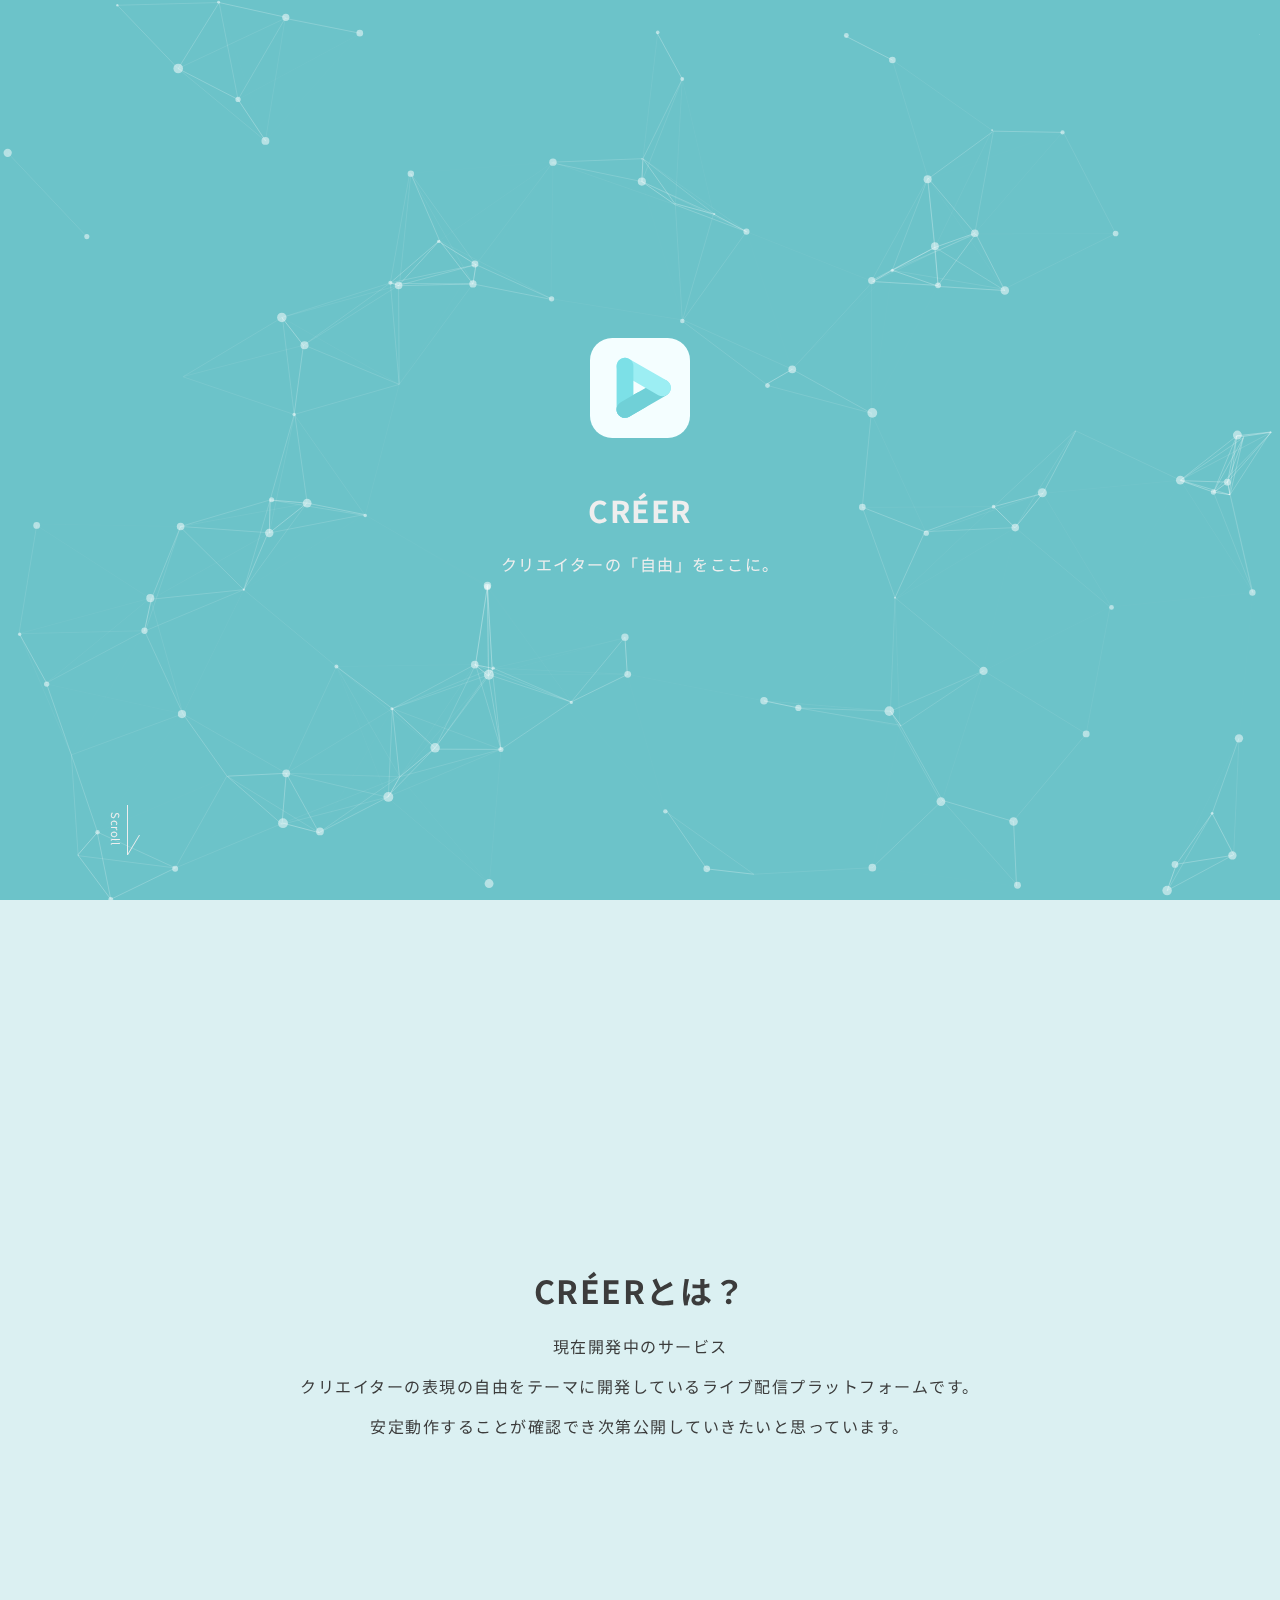
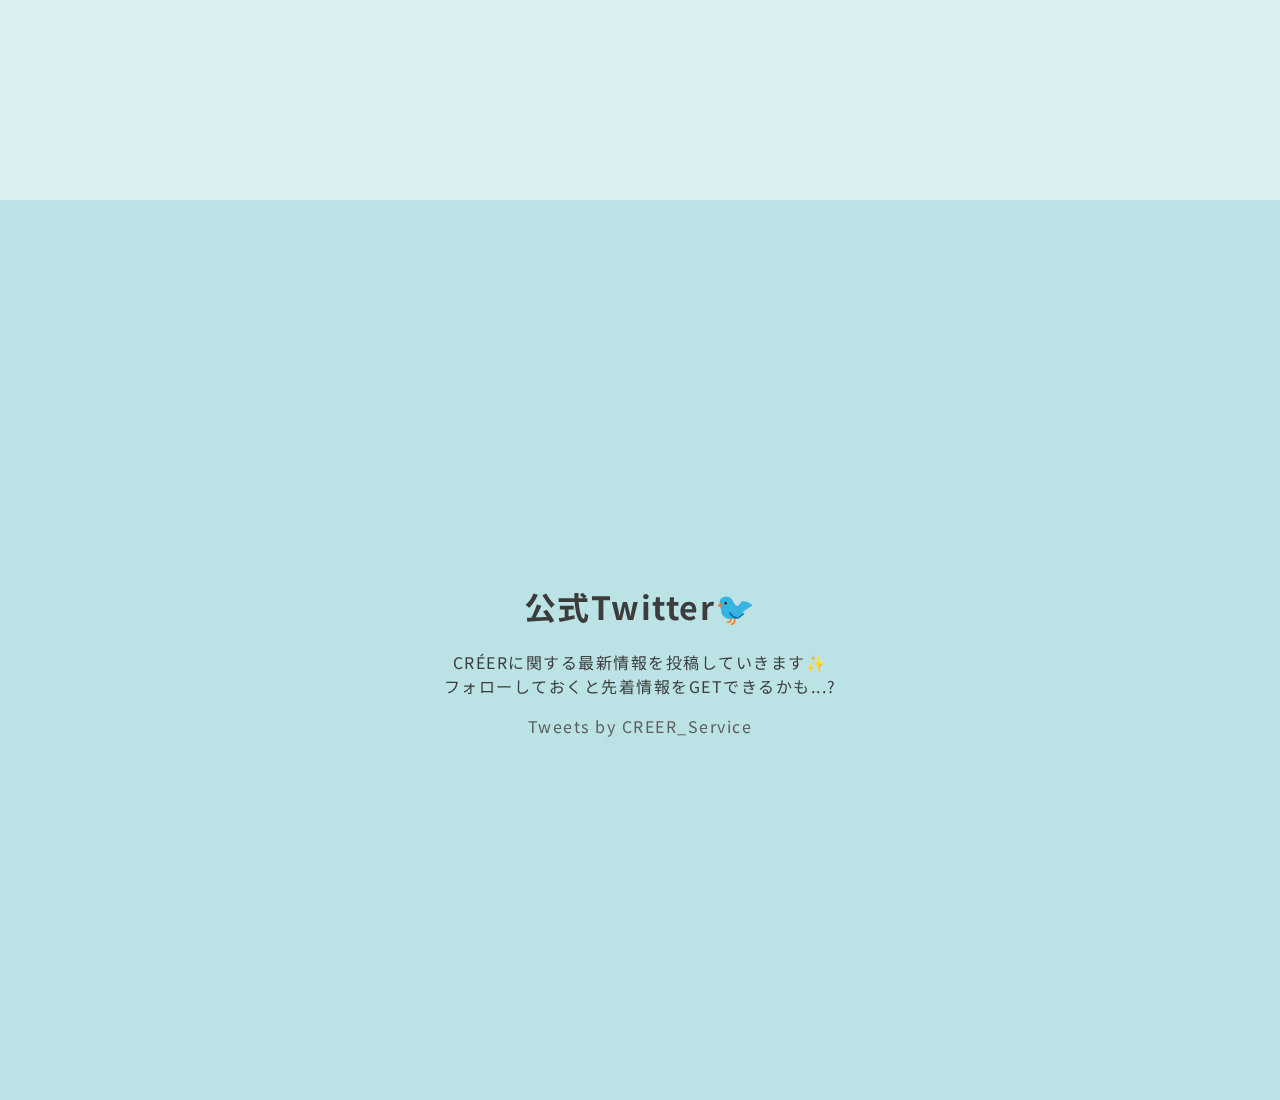
==== works/creer.html @ d9911ad5 "add & push" ====
<!DOCTYPE html>
<html lang="ja">

<head>
    <meta charset="UTF-8">
    <meta http-equiv="X-UA-Compatible" content="IE=edge">
    <meta name="viewport" content="width=device-width, initial-scale=1.0">
    <title>gamma's Portfolio</title>
    <link href="../style.css" rel="stylesheet">
    <link rel="preconnect" href="https://fonts.googleapis.com">
    <link rel="preconnect" href="https://fonts.gstatic.com" crossorigin>
    <link href="https://fonts.googleapis.com/css2?family=Inter:wght@500&family=Noto+Sans+JP:wght@200&display=swap"
        rel="stylesheet">
    <style>
        body {
            background: #6cc3c9;
        }
    </style>
</head>

<body>
    <div class="area">
        <div class="main">
            <div class="item">
                <div class="work-apps">
                    <div class="app-item">
                        <img width="100%" src="../images/creer.svg">
                    </div>
                </div>
                <h1 class="gamma">CRÉER</h1>
                <div class="detail">
                    <p>クリエイターの「自由」をここに。</p>
                </div>
            </div>
            <div class="scrolldown4"><span>Scroll</span></div>
        </div>
        <div id="particles-js"></div>
    </div>
    <div class="area">
        <div class="about">
            <div class="item">
                <h1>CRÉERとは？</h1>
                <p>現在開発中のサービス</p>
                <p><span>クリエイターの</span><span>表現の自由をテーマに</span><span>開発している</span><span>ライブ配信</span><span>プラットフォーム</span><span>です。</span>
                </p>
                <p><span>安定動作することが</span><span>確認でき次第</span><span>公開していきたいと</span>思っています。</p>
            </div>
        </div>
        <div id="particles-js"></div>
    </div>
    <div class="area">
        <div class="work">
            <div class="item">
                <h1>公式Twitter🐦</h1>
                <p><span>CRÉERに関する</span><span>最新情報を</span><span>投稿していきます✨</span><br><span>フォローしておくと</span><span>先着情報を</span><span>GETできるかも...?</span>
                </p>
                <div class="twitter">
                    <a class="twitter-timeline" data-height="400" data-theme="light"
                        href="https://twitter.com/CREER_Service?ref_src=twsrc%5Etfw">Tweets by CREER_Service</a>
                    <script async src="https://platform.twitter.com/widgets.js" charset="utf-8"></script>
                </div>
            </div>
        </div>
        <div id="particles-js"></div>
    </div>
    <script type="text/javascript" src="../particles.min.js"></script>
    <script type="text/javascript" src="../app.js"></script>
</body>

</html>
---- style.css ----
body,
html {
    margin: 0%;
    padding: 0%;
    width: 100vw;
    height: 100vh;
    font-family: 'Inter', sans-serif;
    font-family: 'Noto Sans JP', sans-serif;
    scroll-snap-type: y;
}

#particles-js {
    margin: 0%;
    padding: 0%;
    width: 100vw;
    height: 100vh;
    position: relative;
    z-index: 0;
}

.main {
    width: 100vw;
    height: 100vh;
    position: absolute;
    z-index: 1;
    display: flex;
    flex-direction: column;
    justify-content: center;
    align-items: center;
}

.about {
    width: 100vw;
    height: 100vh;
    position: absolute;
    z-index: 2;
    background: #ffffffc0;
    display: flex;
    flex-direction: column;
    justify-content: center;
    align-items: center;
}

.work {
    width: 100vw;
    height: 100vh;
    position: absolute;
    z-index: 2;
    background: #ffffff89;
    display: flex;
    flex-direction: column;
    justify-content: center;
    align-items: center;
}

.work-apps {
    display: flex;
    flex-wrap: wrap;
    justify-content: center;
}

.app-item {
    width: 100px;
    height: 100px;
    margin: 30px;
}

.appicon {
    filter: drop-shadow(0px 2px 2px #70707099);
    transition: 1s;
}

.appicon:hover {
    transition: 1s;
    filter: drop-shadow(0px 8px 8px #43434399);
}

.item {
    letter-spacing: 1.5px;
    text-align: center;
    /* background: rgba(255, 255, 255, 0.477); */
    color: rgb(60, 60, 60);
    /* box-shadow: rgba(149, 149, 149, 0.311) 0px 3px 4px 2px; */
    padding: 40px;
    padding-left: 50px;
    padding-right: 50px;
    margin: 15px;
    border-radius: 30px;
}

.gamma {
    text-align: center;
    font-size: 30px;
    color: #eeeeee;
}

span {
    display: inline-block;
}

.detail {
    text-align: center;
    color: #eeeeee;
}

.imgs {
    border-radius: 100%;
    box-shadow: rgba(195, 195, 195, 0.635) 0px 1px 1px 1px;
}


.scrolldown4 {
    position: absolute;
    bottom: 5%;
    left: 10%;
    animation: arrowmove 2s ease-in-out infinite;
}


/*Scrollテキストの描写*/
.scrolldown4 span {
    position: absolute;
    left: -20px;
    bottom: 10px;
    color: #eeeeee;
    font-size: 0.7rem;
    letter-spacing: 0.05em;
    -ms-writing-mode: tb-rl;
    -webkit-writing-mode: vertical-rl;
    writing-mode: vertical-rl;
}

/* 矢印の描写 */
.scrolldown4:before {
    content: "";
    position: absolute;
    bottom: 0;
    right: -6px;
    width: 1px;
    height: 20px;
    background: #eeeeee;
    transform: skewX(-31deg);
}

.scrolldown4:after {
    content: "";
    position: absolute;
    bottom: 0;
    right: 0;
    width: 1px;
    height: 50px;
    background: #eeeeee;
}

@keyframes arrowmove {
    0% {
        bottom: 5%;
    }

    50% {
        bottom: 8%;
    }

    100% {
        bottom: 5%;
    }
}





/* 矢印2 */
.scrolldown5 {
    position: absolute;
    bottom: 5%;
    left: 10%;
    animation: arrowmove 2s ease-in-out infinite;
}

/*Scrollテキストの描写*/
.scrolldown5 span {
    position: absolute;
    left: -20px;
    bottom: 10px;
    color: #383838;
    font-size: 0.7rem;
    letter-spacing: 0.05em;
    -ms-writing-mode: tb-rl;
    -webkit-writing-mode: vertical-rl;
    writing-mode: vertical-rl;
}

/* 矢印の描写2 */
.scrolldown5:before {
    content: "";
    position: absolute;
    bottom: 0;
    right: -6px;
    width: 1px;
    height: 20px;
    background: #383838;
    transform: skewX(-31deg);
}

.scrolldown5:after {
    content: "";
    position: absolute;
    bottom: 0;
    right: 0;
    width: 1px;
    height: 50px;
    background: #383838;
}

.workstext {
    color: #fff;
}

.area {
    scroll-snap-align: start;
}

a {
    text-decoration: none;
    color: #5e5e5e;
}

.twitter {
    max-width: 100%;
}

.link {
    color: rgb(65, 96, 248);
}
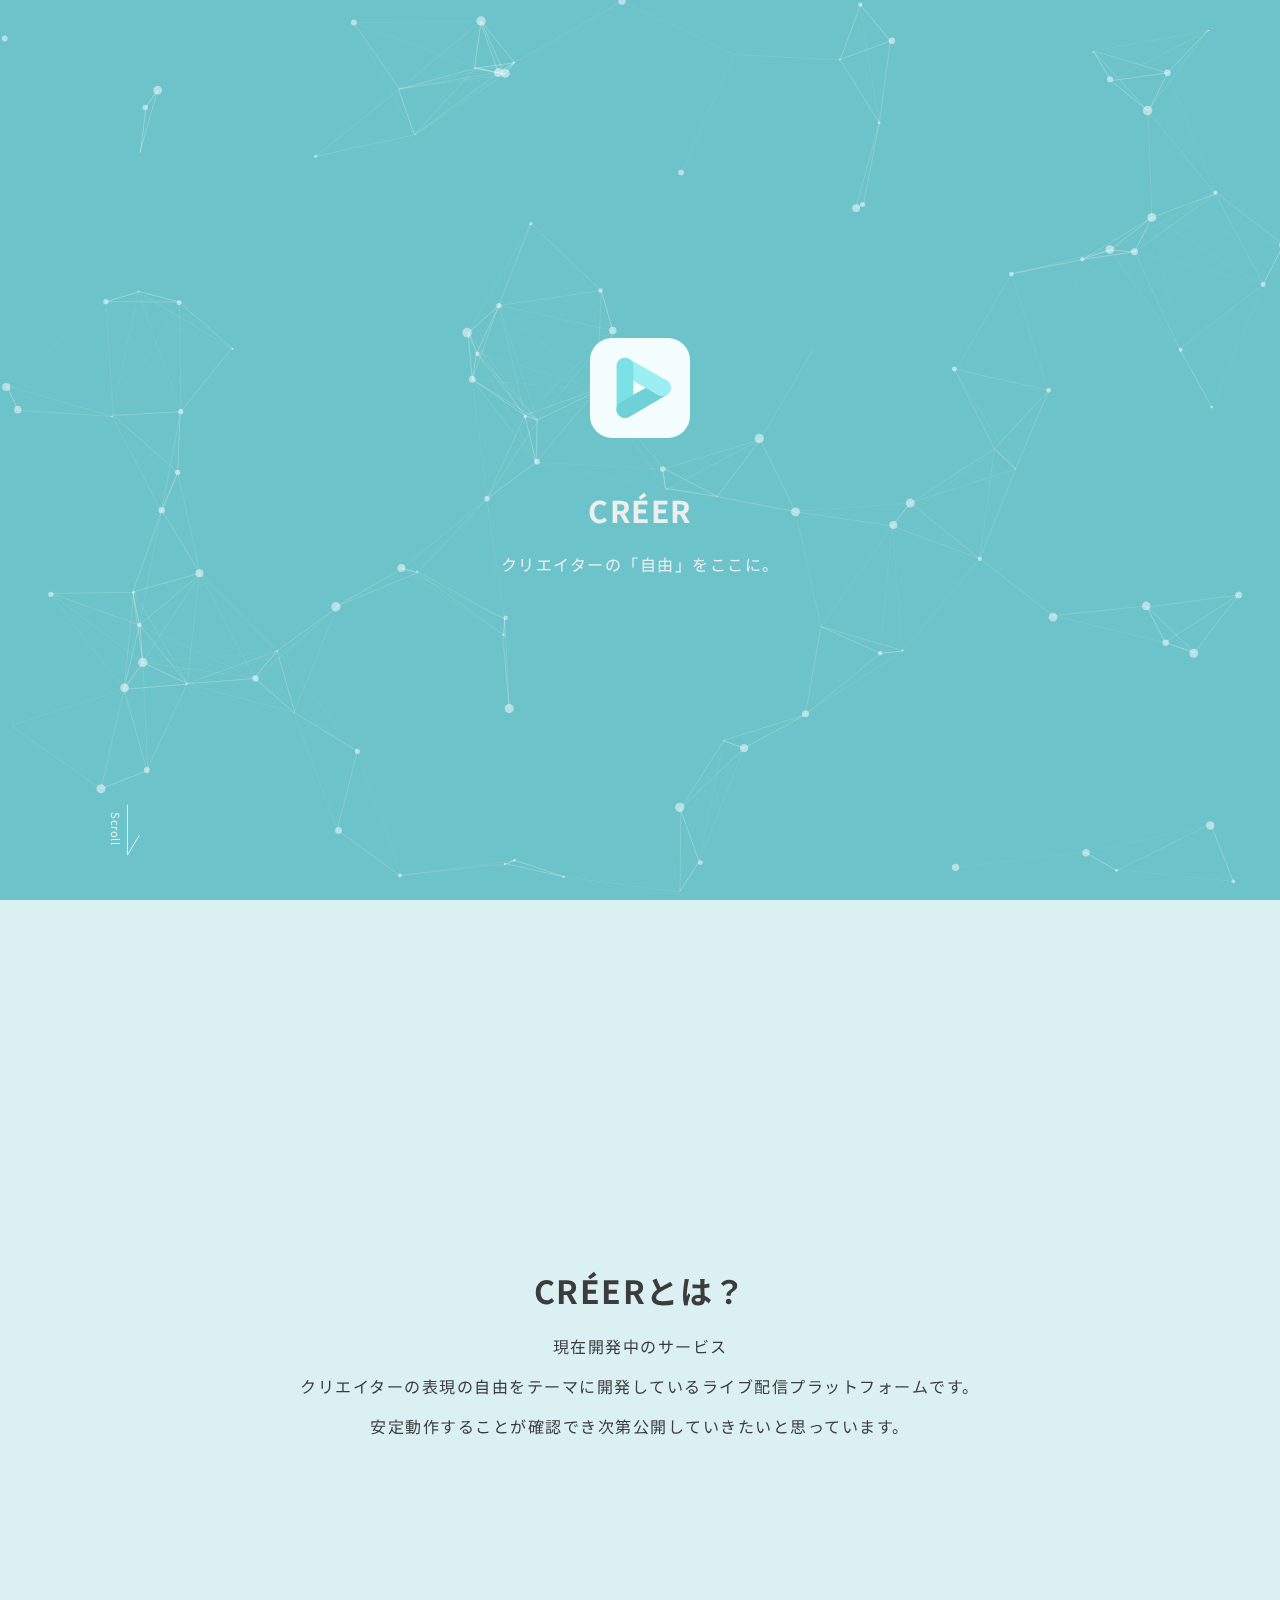
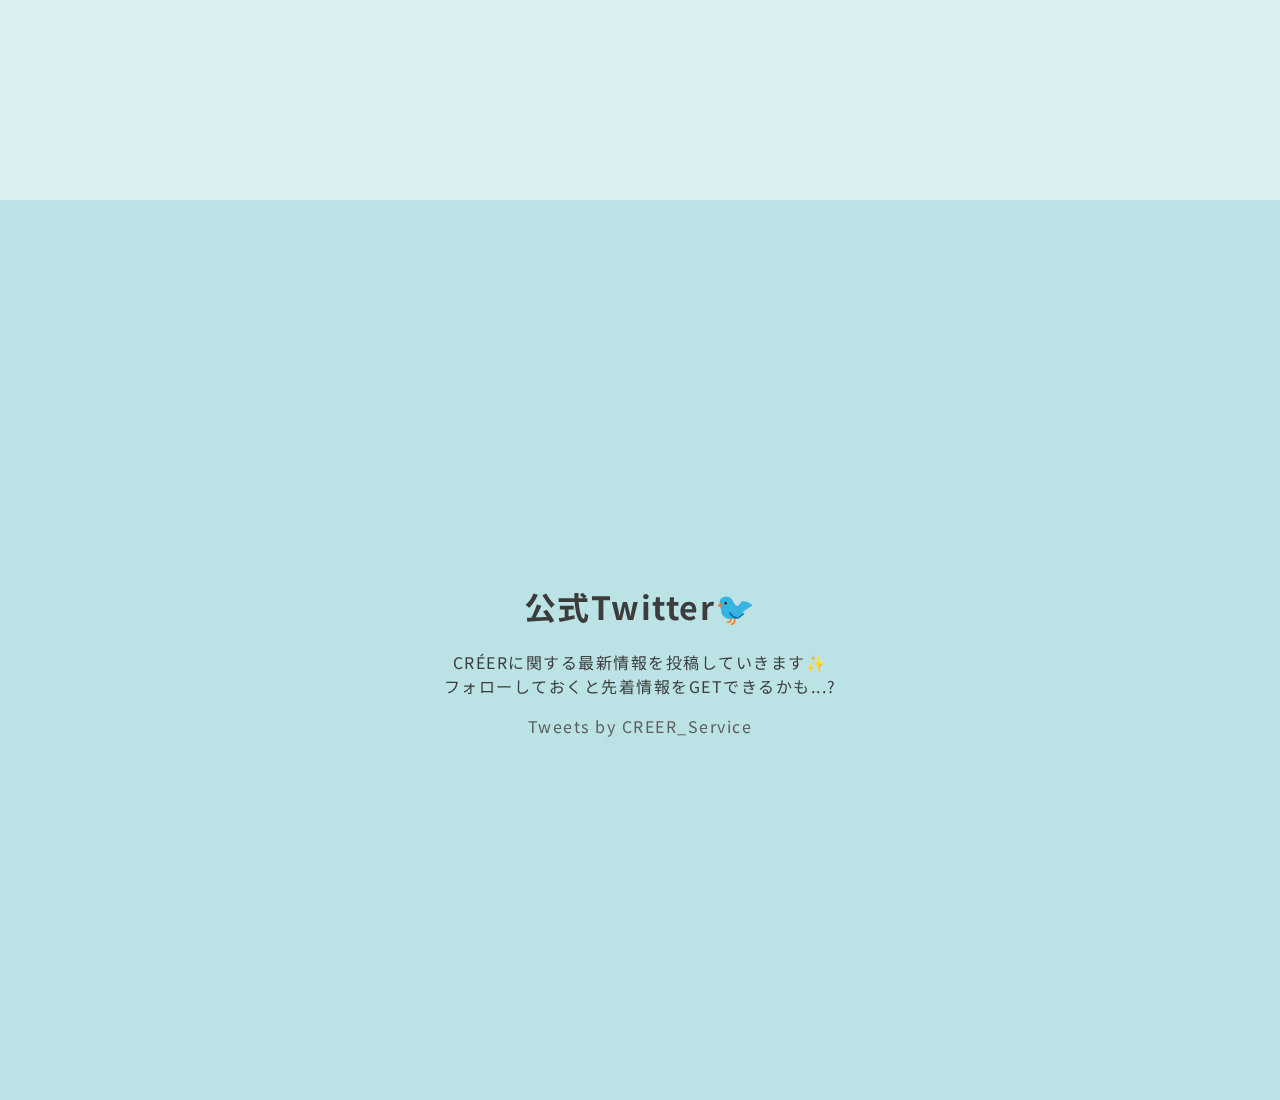
==== commit cacedcbe: "Update creer.html" ====
--- a/works/creer.html
+++ b/works/creer.html
@@ -19,7 +19,6 @@
 </head>
 
 <body>
-    <div class="area">
         <div class="main">
             <div class="item">
                 <div class="work-apps">
@@ -35,8 +34,7 @@
             <div class="scrolldown4"><span>Scroll</span></div>
         </div>
         <div id="particles-js"></div>
-    </div>
-    <div class="area">
+    
         <div class="about">
             <div class="item">
                 <h1>CRÉERとは？</h1>
@@ -47,8 +45,7 @@
             </div>
         </div>
         <div id="particles-js"></div>
-    </div>
-    <div class="area">
+
         <div class="work">
             <div class="item">
                 <h1>公式Twitter🐦</h1>
@@ -62,9 +59,9 @@
             </div>
         </div>
         <div id="particles-js"></div>
-    </div>
+   
     <script type="text/javascript" src="../particles.min.js"></script>
     <script type="text/javascript" src="../app.js"></script>
 </body>
 
-</html>+</html>
